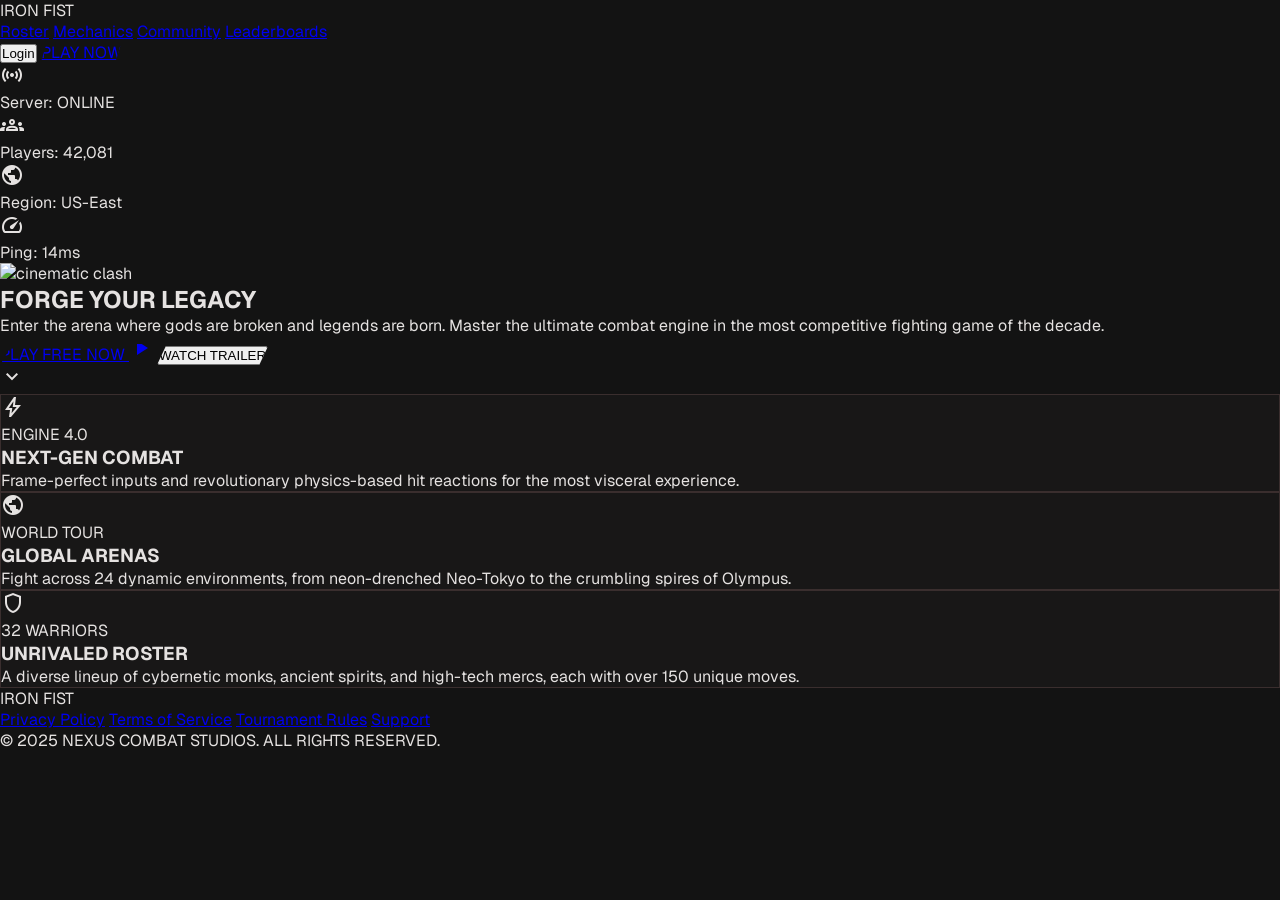
==== index.html @ 59815c27 "Add files via upload" ====
<!DOCTYPE html>
<html lang="en" class="dark">
<head>
  <meta charset="UTF-8" />
  <meta name="viewport" content="width=device-width, initial-scale=1.0" />
  <title>IRON FIST | Forge Your Legacy</title>
  
  <!-- External CSS -->
  <link rel="stylesheet" href="css/style.css" />
  
  <!-- Google Fonts & Material Icons -->
  <link href="https://fonts.googleapis.com/css2?family=Anybody:ital,wght@0,100..900;1,100..900&family=Geist:wght@100..900&family=JetBrains+Mono:wght@100..800&display=swap" rel="stylesheet" />
  <link rel="stylesheet" href="https://fonts.googleapis.com/css2?family=Material+Symbols+Outlined:opsz,wght,FILL,GRAD@20..48,100..700,0,1" />
  
  <!-- Tailwind CSS CDN -->
  <script src="https://cdn.tailwindcss.com?plugins=forms,container-queries"></script>
  
  <!-- Tailwind Custom Config -->
  <script>
    tailwind.config = {
      darkMode: "class",
      theme: {
        extend: {
          colors: {
            "on-background": "#e5e2e1",
            "outline-variant": "#5f3e3e",
            "surface-tint": "#ffb3b2",
            "surface": "#131313",
            "surface-container": "#201f1f",
            "surface-container-highest": "#353534",
            "surface-container-high": "#2a2a2a",
            "surface-container-low": "#1c1b1b",
            "surface-container-lowest": "#0e0e0e",
            "primary": "#ffb3b2",
            "on-primary": "#680012",
            "primary-container": "#ff525c",
            "tertiary": "#00dbe9",
            "on-tertiary": "#00363a",
            "on-surface-variant": "#e9bcba",
            "outline": "#af8786",
            "secondary-container": "#ffdb3c",
          },
          fontFamily: {
            "display-xl": ["Anybody", "sans-serif"],
            "display-lg": ["Anybody", "sans-serif"],
            "headline-lg": ["Anybody", "sans-serif"],
            "body-lg": ["Geist", "sans-serif"],
            "body-md": ["Geist", "sans-serif"],
            "label-bold": ["JetBrains Mono", "monospace"],
            "label-sm": ["JetBrains Mono", "monospace"],
          },
          fontSize: {
            "display-xl": ["84px", { lineHeight: "80px", letterSpacing: "-0.04em", fontWeight: "900" }],
            "display-lg": ["64px", { lineHeight: "64px", letterSpacing: "-0.02em", fontWeight: "800" }],
            "headline-lg": ["32px", { lineHeight: "40px", fontWeight: "800" }],
            "body-lg": ["18px", { lineHeight: "28px", fontWeight: "400" }],
            "body-md": ["16px", { lineHeight: "24px", fontWeight: "400" }],
            "label-bold": ["14px", { lineHeight: "20px", letterSpacing: "0.1em", fontWeight: "700" }],
            "label-sm": ["12px", { lineHeight: "16px", fontWeight: "500" }],
          },
          spacing: {
            "margin-desktop": "64px",
            "margin-mobile": "16px",
            gutter: "24px",
            "stack-lg": "32px",
            "stack-md": "16px",
            "stack-sm": "8px",
          }
        }
      }
    }
  </script>
</head>
<body class="bg-background text-on-background selection:bg-primary selection:text-on-primary">

  <!-- Top Navigation Bar -->
  <nav class="fixed top-0 w-full z-50 bg-surface/85 backdrop-blur-xl border-b border-primary/30 shadow-[0_0_25px_rgba(255,179,178,0.2)] flex justify-between items-center px-margin-mobile md:px-margin-desktop h-20">
    <div class="font-display-lg text-headline-lg md:text-3xl italic font-black text-primary tracking-tighter cursor-pointer" onclick="scrollToHome()">IRON FIST</div>
    <div class="hidden md:flex gap-gutter">
      <a href="#" class="text-primary border-b-2 border-primary pb-1 font-label-bold text-label-bold">Roster</a>
      <a href="#" class="text-on-surface-variant hover:text-primary transition-colors font-label-bold">Mechanics</a>
      <a href="#" class="text-on-surface-variant hover:text-primary transition-colors font-label-bold">Community</a>
      <a href="#" class="text-on-surface-variant hover:text-primary transition-colors font-label-bold">Leaderboards</a>
    </div>
    <div class="flex items-center gap-stack-md">
      <button class="text-on-surface-variant hover:text-primary transition-colors font-label-bold">Login</button>
      <a href="characterselect.html" class="skew-btn bg-primary text-on-primary px-7 py-3 font-label-bold text-label-bold transition-all hover:shadow-[0_0_15px_rgba(255,179,178,0.7)] active:scale-95 inline-block">
        PLAY NOW
      </a>
    </div>
  </nav>

  <!-- Side Status Bar -->
  <aside class="fixed left-0 top-24 bottom-24 w-14 rounded-r-xl bg-surface-container-low/90 backdrop-blur-md border-r border-tertiary/30 shadow-[3px_0_20px_rgba(0,219,233,0.1)] flex flex-col items-center py-stack-lg gap-gutter z-40 hidden lg:flex">
    <div class="flex flex-col items-center gap-5">
      <div class="group relative cursor-help">
        <span class="material-symbols-outlined text-tertiary text-2xl">sensors</span>
        <div class="absolute left-full ml-4 px-2 py-1 bg-surface-container border border-tertiary text-label-sm whitespace-nowrap opacity-0 group-hover:opacity-100 transition-opacity">Server: ONLINE</div>
      </div>
      <div class="group relative cursor-help">
        <span class="material-symbols-outlined text-outline-variant hover:text-tertiary">groups</span>
        <div class="absolute left-full ml-4 px-2 py-1 bg-surface-container border border-tertiary text-label-sm whitespace-nowrap opacity-0 group-hover:opacity-100">Players: 42,081</div>
      </div>
      <div class="group relative cursor-help">
        <span class="material-symbols-outlined text-outline-variant hover:text-tertiary">public</span>
        <div class="absolute left-full ml-4 px-2 py-1 bg-surface-container border border-tertiary text-label-sm whitespace-nowrap opacity-0 group-hover:opacity-100">Region: US-East</div>
      </div>
      <div class="group relative cursor-help">
        <span class="material-symbols-outlined text-outline-variant hover:text-tertiary">speed</span>
        <div class="absolute left-full ml-4 px-2 py-1 bg-surface-container border border-tertiary text-label-sm whitespace-nowrap opacity-0 group-hover:opacity-100">Ping: 14ms</div>
      </div>
    </div>
  </aside>

  <!-- Hero Section -->
  <section class="relative h-screen w-full flex items-center justify-center overflow-hidden">
    <div class="absolute inset-0 z-0">
      <img src="https://lh3.googleusercontent.com/aida-public/[base64]" alt="cinematic clash" class="w-full h-full object-cover opacity-70 scale-105 hero-parallax-img" />
      <div class="absolute inset-0 bg-gradient-to-t from-surface via-transparent to-surface/40"></div>
      <div class="absolute inset-0 scanline opacity-25"></div>
      <div class="absolute inset-0 hero-glow-bg"></div>
    </div>
    <div class="relative z-10 text-center px-margin-mobile md:px-0 max-w-6xl mx-auto">
      <h1 class="font-display-xl text-display-lg md:text-display-xl uppercase italic tracking-tighter text-on-background drop-shadow-[0_15px_35px_rgba(255,82,92,0.6)] animate-pulse">
        FORGE YOUR <span class="text-primary">LEGACY</span>
      </h1>
      <p class="font-body-lg text-body-lg text-on-surface-variant max-w-2xl mx-auto mt-stack-md mb-stack-lg backdrop-blur-sm bg-black/20 px-5 py-2 rounded-2xl">
        Enter the arena where gods are broken and legends are born. Master the ultimate combat engine in the most competitive fighting game of the decade.
      </p>
      <div class="flex flex-col md:flex-row gap-stack-md justify-center">
        <a href="characterselect.html" class="skew-btn bg-primary text-on-primary px-10 md:px-12 py-4 md:py-5 font-headline-lg text-headline-lg transition-all flex items-center justify-center gap-2 shadow-2xl hover:shadow-primary/30">
          PLAY FREE NOW
          <span class="material-symbols-outlined text-2xl" style="font-variation-settings: 'FILL' 1;">play_arrow</span>
        </a>
        <button class="skew-btn bg-surface/60 backdrop-blur-lg border-2 border-primary/60 text-primary px-10 md:px-12 py-4 md:py-5 font-headline-lg text-headline-lg hover:bg-primary hover:text-on-primary transition-all">
          WATCH TRAILER
        </button>
      </div>
    </div>
    <div class="absolute bottom-8 left-1/2 -translate-x-1/2 animate-bounce cursor-pointer">
      <span class="material-symbols-outlined text-primary text-4xl">expand_more</span>
    </div>
  </section>

  <!-- Features Section -->
  <section class="py-24 px-margin-mobile md:px-margin-desktop bg-surface relative">
    <div class="absolute inset-0 hero-glow-bg opacity-40 pointer-events-none"></div>
    <div class="max-w-7xl mx-auto grid grid-cols-1 md:grid-cols-3 gap-gutter">
      <div class="glass-panel p-stack-lg rounded-2xl relative overflow-hidden group border-l-[6px] border-l-primary">
        <div class="absolute -top-6 -right-6 p-4 opacity-15 group-hover:opacity-35"><span class="material-symbols-outlined text-7xl">bolt</span></div>
        <div class="font-label-bold text-label-bold text-primary mb-2 tracking-[0.2em]">ENGINE 4.0</div>
        <h3 class="font-headline-lg text-headline-lg text-on-background mb-stack-md uppercase italic">NEXT-GEN COMBAT</h3>
        <p class="font-body-md text-body-md text-on-surface-variant">Frame-perfect inputs and revolutionary physics-based hit reactions for the most visceral experience.</p>
      </div>
      <div class="glass-panel p-stack-lg rounded-2xl relative overflow-hidden group border-l-[6px] border-l-tertiary">
        <div class="absolute -top-6 -right-6 p-4 opacity-15 group-hover:opacity-35"><span class="material-symbols-outlined text-7xl">public</span></div>
        <div class="font-label-bold text-label-bold text-tertiary mb-2 tracking-[0.2em]">WORLD TOUR</div>
        <h3 class="font-headline-lg text-headline-lg text-on-background mb-stack-md uppercase italic">GLOBAL ARENAS</h3>
        <p class="font-body-md text-body-md text-on-surface-variant">Fight across 24 dynamic environments, from neon-drenched Neo-Tokyo to the crumbling spires of Olympus.</p>
      </div>
      <div class="glass-panel p-stack-lg rounded-2xl relative overflow-hidden group border-l-[6px] border-l-secondary-container">
        <div class="absolute -top-6 -right-6 p-4 opacity-15 group-hover:opacity-35"><span class="material-symbols-outlined text-7xl">shield</span></div>
        <div class="font-label-bold text-label-bold text-secondary-container mb-2 tracking-[0.2em]">32 WARRIORS</div>
        <h3 class="font-headline-lg text-headline-lg text-on-background mb-stack-md uppercase italic">UNRIVALED ROSTER</h3>
        <p class="font-body-md text-body-md text-on-surface-variant">A diverse lineup of cybernetic monks, ancient spirits, and high-tech mercs, each with over 150 unique moves.</p>
      </div>
    </div>
  </section>

  <!-- Footer -->
  <footer class="relative w-full bg-surface-container-lowest border-t-2 border-outline-variant/70 flex flex-col md:flex-row justify-between items-center p-margin-mobile md:p-margin-desktop gap-stack-md">
    <div class="font-display-xl text-display-lg md:text-3xl text-on-surface italic font-black tracking-tighter">IRON FIST</div>
    <div class="flex flex-col items-center md:items-end gap-stack-sm">
      <div class="flex flex-wrap justify-center gap-gutter">
        <a href="#" class="text-on-surface-variant hover:text-secondary transition-colors text-sm">Privacy Policy</a>
        <a href="#" class="text-on-surface-variant hover:text-secondary transition-colors text-sm">Terms of Service</a>
        <a href="#" class="text-on-surface-variant hover:text-secondary transition-colors text-sm">Tournament Rules</a>
        <a href="#" class="text-on-surface-variant hover:text-secondary transition-colors text-sm">Support</a>
      </div>
      <p class="text-on-surface-variant opacity-60 text-xs">© 2025 NEXUS COMBAT STUDIOS. ALL RIGHTS RESERVED.</p>
    </div>
  </footer>

  <!-- Background Atmosphere -->
  <div class="fixed inset-0 pointer-events-none z-0 overflow-hidden">
    <div class="absolute -top-[15%] -right-[5%] w-[50%] h-[50%] bg-primary/5 rounded-full blur-[130px]"></div>
    <div class="absolute -bottom-[10%] -left-[10%] w-[45%] h-[45%] bg-tertiary/5 rounded-full blur-[110px]"></div>
    <div class="scanline absolute inset-0 opacity-10"></div>
  </div>

  <!-- External JavaScript -->
  <script src="js/main.js"></script>
</body>
</html>
---- css/style.css ----
/* ========== SHARED GLOBAL STYLES ========== */

* {
  margin: 0;
  padding: 0;
  box-sizing: border-box;
}

body {
  background-color: #131313;
  color: #e5e2e1;
  font-family: 'Geist', system-ui, -apple-system, sans-serif;
  overflow-x: hidden;
}

/* Custom Utility Classes */
.skew-btn {
  clip-path: polygon(8% 0%, 100% 0%, 92% 100%, 0% 100%);
  transition: all 0.25s cubic-bezier(0.2, 0.9, 0.4, 1.1);
  cursor: pointer;
}

.skew-btn:active {
  transform: scale(0.96);
}

.skew-box {
  transform: skewX(-12deg);
  display: inline-block;
}

.skew-box-reverse {
  transform: skewX(12deg);
  display: inline-block;
}

.glass-panel {
  background: rgba(28, 27, 27, 0.65);
  backdrop-filter: blur(16px);
  border: 1px solid rgba(255, 179, 178, 0.15);
}

.hero-glow-bg {
  background: radial-gradient(circle at 40% 50%, rgba(255, 82, 92, 0.22) 0%, transparent 70%);
}

.scanline {
  background: linear-gradient(to bottom, transparent 45%, rgba(0, 0, 0, 0.2) 50%, transparent 55%);
  background-size: 100% 6px;
  pointer-events: none;
}

/* Animations */
@keyframes pulse-slow {
  0%, 100% { opacity: 0.7; }
  50% { opacity: 1; }
}

.animate-pulse-slow {
  animation: pulse-slow 4s ease-in-out infinite;
}

/* Custom Scrollbar */
::-webkit-scrollbar {
  width: 6px;
  height: 6px;
}

::-webkit-scrollbar-track {
  background: #1c1b1b;
}

::-webkit-scrollbar-thumb {
  background: #ffb3b2;
  border-radius: 8px;
}

::-webkit-scrollbar-thumb:hover {
  background: #ff525c;
}

/* Selection Color */
::selection {
  background-color: #ffb3b2;
  color: #680012;
}
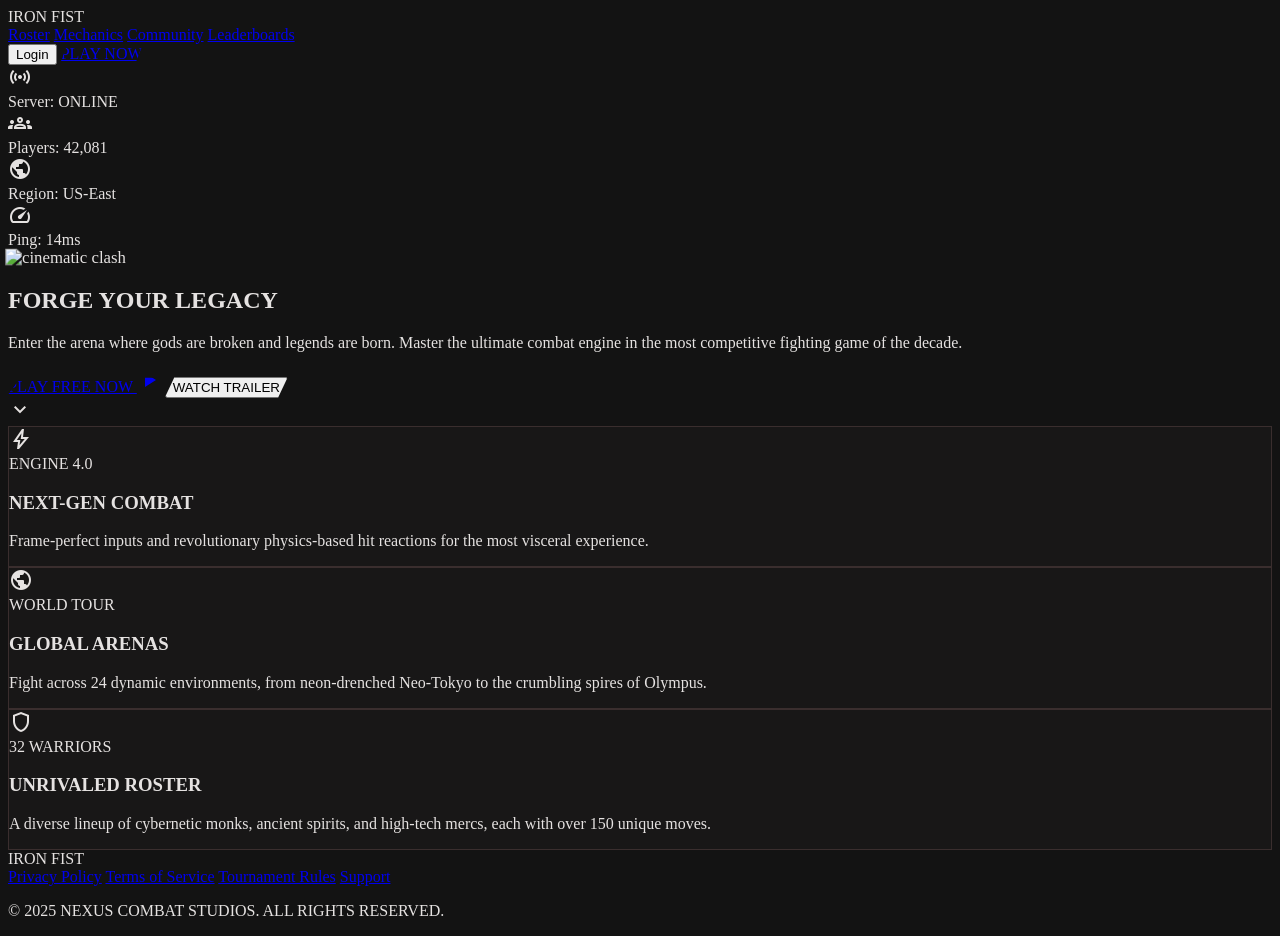
==== commit 2e295228: "Add files via upload" ====
--- a/index.html
+++ b/index.html
@@ -4,49 +4,35 @@
   <meta charset="UTF-8" />
   <meta name="viewport" content="width=device-width, initial-scale=1.0" />
   <title>IRON FIST | Forge Your Legacy</title>
-  
-  <!-- External CSS -->
-  <link rel="stylesheet" href="css/style.css" />
-  
-  <!-- Google Fonts & Material Icons -->
+  <script src="https://cdn.tailwindcss.com?plugins=forms,container-queries"></script>
   <link href="https://fonts.googleapis.com/css2?family=Anybody:ital,wght@0,100..900;1,100..900&family=Geist:wght@100..900&family=JetBrains+Mono:wght@100..800&display=swap" rel="stylesheet" />
   <link rel="stylesheet" href="https://fonts.googleapis.com/css2?family=Material+Symbols+Outlined:opsz,wght,FILL,GRAD@20..48,100..700,0,1" />
-  
-  <!-- Tailwind CSS CDN -->
-  <script src="https://cdn.tailwindcss.com?plugins=forms,container-queries"></script>
-  
-  <!-- Tailwind Custom Config -->
+  <style>
+    body { background-color: #131313; color: #e5e2e1; overflow-x: hidden; }
+    .skew-btn { clip-path: polygon(8% 0%, 100% 0%, 92% 100%, 0% 100%); transition: all 0.25s cubic-bezier(0.2, 0.9, 0.4, 1.1); cursor: pointer; }
+    .skew-btn:active { transform: scale(0.96); }
+    .glass-panel { background: rgba(28, 27, 27, 0.65); backdrop-filter: blur(16px); border: 1px solid rgba(255, 179, 178, 0.15); }
+    .hero-glow-bg { background: radial-gradient(circle at 40% 50%, rgba(255, 82, 92, 0.22) 0%, transparent 70%); }
+    .scanline { background: linear-gradient(to bottom, transparent 45%, rgba(0, 0, 0, 0.2) 50%, transparent 55%); background-size: 100% 6px; pointer-events: none; }
+    .character-gradient-overlay { background: linear-gradient(90deg, #131313 0%, rgba(19, 19, 19, 0.4) 55%, #131313 100%); }
+  </style>
   <script>
     tailwind.config = {
       darkMode: "class",
       theme: {
         extend: {
           colors: {
-            "on-background": "#e5e2e1",
-            "outline-variant": "#5f3e3e",
-            "surface-tint": "#ffb3b2",
-            "surface": "#131313",
-            "surface-container": "#201f1f",
-            "surface-container-highest": "#353534",
-            "surface-container-high": "#2a2a2a",
-            "surface-container-low": "#1c1b1b",
-            "surface-container-lowest": "#0e0e0e",
-            "primary": "#ffb3b2",
-            "on-primary": "#680012",
-            "primary-container": "#ff525c",
-            "tertiary": "#00dbe9",
-            "on-tertiary": "#00363a",
-            "on-surface-variant": "#e9bcba",
-            "outline": "#af8786",
-            "secondary-container": "#ffdb3c",
+            "on-background": "#e5e2e1", "outline-variant": "#5f3e3e", "surface-tint": "#ffb3b2",
+            "surface": "#131313", "surface-container": "#201f1f", "surface-container-highest": "#353534",
+            "surface-container-high": "#2a2a2a", "surface-container-low": "#1c1b1b", "surface-container-lowest": "#0e0e0e",
+            "primary": "#ffb3b2", "on-primary": "#680012", "primary-container": "#ff525c",
+            "tertiary": "#00dbe9", "on-tertiary": "#00363a", "on-surface-variant": "#e9bcba",
+            "outline": "#af8786", "secondary-container": "#ffdb3c",
           },
           fontFamily: {
-            "display-xl": ["Anybody", "sans-serif"],
-            "display-lg": ["Anybody", "sans-serif"],
-            "headline-lg": ["Anybody", "sans-serif"],
-            "body-lg": ["Geist", "sans-serif"],
-            "body-md": ["Geist", "sans-serif"],
-            "label-bold": ["JetBrains Mono", "monospace"],
+            "display-xl": ["Anybody", "sans-serif"], "display-lg": ["Anybody", "sans-serif"],
+            "headline-lg": ["Anybody", "sans-serif"], "body-lg": ["Geist", "sans-serif"],
+            "body-md": ["Geist", "sans-serif"], "label-bold": ["JetBrains Mono", "monospace"],
             "label-sm": ["JetBrains Mono", "monospace"],
           },
           fontSize: {
@@ -59,12 +45,8 @@
             "label-sm": ["12px", { lineHeight: "16px", fontWeight: "500" }],
           },
           spacing: {
-            "margin-desktop": "64px",
-            "margin-mobile": "16px",
-            gutter: "24px",
-            "stack-lg": "32px",
-            "stack-md": "16px",
-            "stack-sm": "8px",
+            "margin-desktop": "64px", "margin-mobile": "16px", gutter: "24px",
+            "stack-lg": "32px", "stack-md": "16px", "stack-sm": "8px",
           }
         }
       }
@@ -75,7 +57,7 @@
 
   <!-- Top Navigation Bar -->
   <nav class="fixed top-0 w-full z-50 bg-surface/85 backdrop-blur-xl border-b border-primary/30 shadow-[0_0_25px_rgba(255,179,178,0.2)] flex justify-between items-center px-margin-mobile md:px-margin-desktop h-20">
-    <div class="font-display-lg text-headline-lg md:text-3xl italic font-black text-primary tracking-tighter cursor-pointer" onclick="scrollToHome()">IRON FIST</div>
+    <div class="font-display-lg text-headline-lg md:text-3xl italic font-black text-primary tracking-tighter cursor-pointer">IRON FIST</div>
     <div class="hidden md:flex gap-gutter">
       <a href="#" class="text-primary border-b-2 border-primary pb-1 font-label-bold text-label-bold">Roster</a>
       <a href="#" class="text-on-surface-variant hover:text-primary transition-colors font-label-bold">Mechanics</a>
@@ -93,22 +75,10 @@
   <!-- Side Status Bar -->
   <aside class="fixed left-0 top-24 bottom-24 w-14 rounded-r-xl bg-surface-container-low/90 backdrop-blur-md border-r border-tertiary/30 shadow-[3px_0_20px_rgba(0,219,233,0.1)] flex flex-col items-center py-stack-lg gap-gutter z-40 hidden lg:flex">
     <div class="flex flex-col items-center gap-5">
-      <div class="group relative cursor-help">
-        <span class="material-symbols-outlined text-tertiary text-2xl">sensors</span>
-        <div class="absolute left-full ml-4 px-2 py-1 bg-surface-container border border-tertiary text-label-sm whitespace-nowrap opacity-0 group-hover:opacity-100 transition-opacity">Server: ONLINE</div>
-      </div>
-      <div class="group relative cursor-help">
-        <span class="material-symbols-outlined text-outline-variant hover:text-tertiary">groups</span>
-        <div class="absolute left-full ml-4 px-2 py-1 bg-surface-container border border-tertiary text-label-sm whitespace-nowrap opacity-0 group-hover:opacity-100">Players: 42,081</div>
-      </div>
-      <div class="group relative cursor-help">
-        <span class="material-symbols-outlined text-outline-variant hover:text-tertiary">public</span>
-        <div class="absolute left-full ml-4 px-2 py-1 bg-surface-container border border-tertiary text-label-sm whitespace-nowrap opacity-0 group-hover:opacity-100">Region: US-East</div>
-      </div>
-      <div class="group relative cursor-help">
-        <span class="material-symbols-outlined text-outline-variant hover:text-tertiary">speed</span>
-        <div class="absolute left-full ml-4 px-2 py-1 bg-surface-container border border-tertiary text-label-sm whitespace-nowrap opacity-0 group-hover:opacity-100">Ping: 14ms</div>
-      </div>
+      <div class="group relative cursor-help"><span class="material-symbols-outlined text-tertiary text-2xl">sensors</span><div class="absolute left-full ml-4 px-2 py-1 bg-surface-container border border-tertiary text-label-sm whitespace-nowrap opacity-0 group-hover:opacity-100">Server: ONLINE</div></div>
+      <div class="group relative cursor-help"><span class="material-symbols-outlined text-outline-variant hover:text-tertiary">groups</span><div class="absolute left-full ml-4 px-2 py-1 bg-surface-container border border-tertiary text-label-sm whitespace-nowrap opacity-0 group-hover:opacity-100">Players: 42,081</div></div>
+      <div class="group relative cursor-help"><span class="material-symbols-outlined text-outline-variant hover:text-tertiary">public</span><div class="absolute left-full ml-4 px-2 py-1 bg-surface-container border border-tertiary text-label-sm whitespace-nowrap opacity-0 group-hover:opacity-100">Region: US-East</div></div>
+      <div class="group relative cursor-help"><span class="material-symbols-outlined text-outline-variant hover:text-tertiary">speed</span><div class="absolute left-full ml-4 px-2 py-1 bg-surface-container border border-tertiary text-label-sm whitespace-nowrap opacity-0 group-hover:opacity-100">Ping: 14ms</div></div>
     </div>
   </aside>
 
@@ -188,7 +158,23 @@
     <div class="scanline absolute inset-0 opacity-10"></div>
   </div>
 
-  <!-- External JavaScript -->
-  <script src="js/main.js"></script>
+  <script>
+    // Parallax effect
+    const heroImg = document.querySelector('.hero-parallax-img');
+    if (heroImg) {
+      window.addEventListener('scroll', () => {
+        const scrolled = window.pageYOffset;
+        heroImg.style.transform = `scale(1.05) translateY(${scrolled * 0.08}px)`;
+      });
+    }
+    
+    // Button effects
+    const skewBtns = document.querySelectorAll('.skew-btn');
+    skewBtns.forEach(btn => {
+      btn.addEventListener('mousedown', () => btn.style.transform = 'scale(0.96)');
+      btn.addEventListener('mouseup', () => btn.style.transform = 'scale(1)');
+      btn.addEventListener('mouseleave', () => btn.style.transform = 'scale(1)');
+    });
+  </script>
 </body>
 </html>
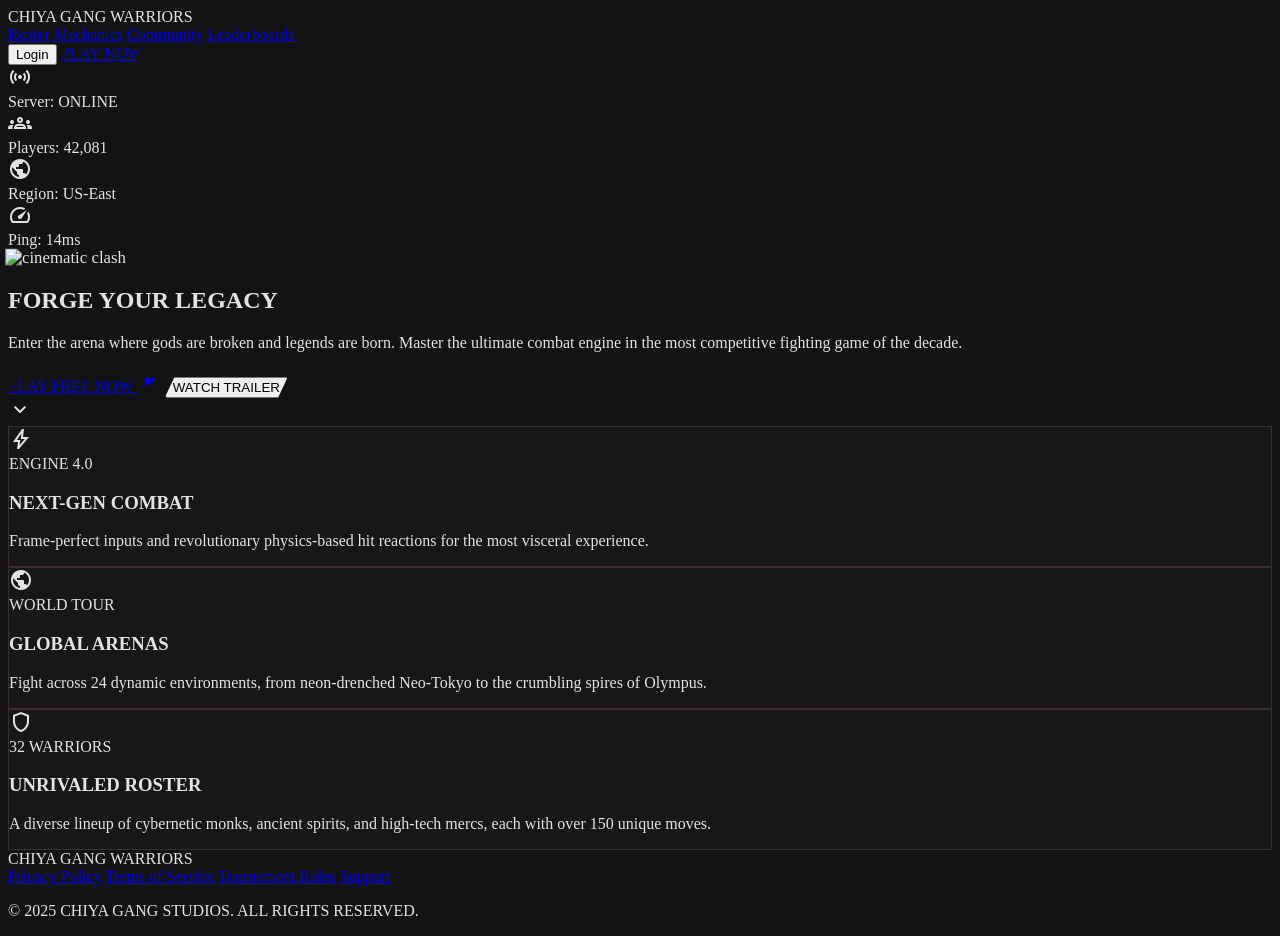
==== commit fd1ba719: "Add files via upload" ====
--- a/index.html
+++ b/index.html
@@ -3,7 +3,7 @@
 <head>
   <meta charset="UTF-8" />
   <meta name="viewport" content="width=device-width, initial-scale=1.0" />
-  <title>IRON FIST | Forge Your Legacy</title>
+  <title>CHIYA GANG WARRIORS | Forge Your Legacy</title>
   <script src="https://cdn.tailwindcss.com?plugins=forms,container-queries"></script>
   <link href="https://fonts.googleapis.com/css2?family=Anybody:ital,wght@0,100..900;1,100..900&family=Geist:wght@100..900&family=JetBrains+Mono:wght@100..800&display=swap" rel="stylesheet" />
   <link rel="stylesheet" href="https://fonts.googleapis.com/css2?family=Material+Symbols+Outlined:opsz,wght,FILL,GRAD@20..48,100..700,0,1" />
@@ -14,7 +14,6 @@
     .glass-panel { background: rgba(28, 27, 27, 0.65); backdrop-filter: blur(16px); border: 1px solid rgba(255, 179, 178, 0.15); }
     .hero-glow-bg { background: radial-gradient(circle at 40% 50%, rgba(255, 82, 92, 0.22) 0%, transparent 70%); }
     .scanline { background: linear-gradient(to bottom, transparent 45%, rgba(0, 0, 0, 0.2) 50%, transparent 55%); background-size: 100% 6px; pointer-events: none; }
-    .character-gradient-overlay { background: linear-gradient(90deg, #131313 0%, rgba(19, 19, 19, 0.4) 55%, #131313 100%); }
   </style>
   <script>
     tailwind.config = {
@@ -57,9 +56,9 @@
 
   <!-- Top Navigation Bar -->
   <nav class="fixed top-0 w-full z-50 bg-surface/85 backdrop-blur-xl border-b border-primary/30 shadow-[0_0_25px_rgba(255,179,178,0.2)] flex justify-between items-center px-margin-mobile md:px-margin-desktop h-20">
-    <div class="font-display-lg text-headline-lg md:text-3xl italic font-black text-primary tracking-tighter cursor-pointer">IRON FIST</div>
+    <div class="font-display-lg text-headline-lg md:text-3xl italic font-black text-primary tracking-tighter cursor-pointer">CHIYA GANG WARRIORS</div>
     <div class="hidden md:flex gap-gutter">
-      <a href="#" class="text-primary border-b-2 border-primary pb-1 font-label-bold text-label-bold">Roster</a>
+      <a href="characterselect.html" class="text-primary border-b-2 border-primary pb-1 font-label-bold text-label-bold">Roster</a>
       <a href="#" class="text-on-surface-variant hover:text-primary transition-colors font-label-bold">Mechanics</a>
       <a href="#" class="text-on-surface-variant hover:text-primary transition-colors font-label-bold">Community</a>
       <a href="#" class="text-on-surface-variant hover:text-primary transition-colors font-label-bold">Leaderboards</a>
@@ -139,7 +138,7 @@
 
   <!-- Footer -->
   <footer class="relative w-full bg-surface-container-lowest border-t-2 border-outline-variant/70 flex flex-col md:flex-row justify-between items-center p-margin-mobile md:p-margin-desktop gap-stack-md">
-    <div class="font-display-xl text-display-lg md:text-3xl text-on-surface italic font-black tracking-tighter">IRON FIST</div>
+    <div class="font-display-xl text-display-lg md:text-3xl text-on-surface italic font-black tracking-tighter">CHIYA GANG WARRIORS</div>
     <div class="flex flex-col items-center md:items-end gap-stack-sm">
       <div class="flex flex-wrap justify-center gap-gutter">
         <a href="#" class="text-on-surface-variant hover:text-secondary transition-colors text-sm">Privacy Policy</a>
@@ -147,11 +146,10 @@
         <a href="#" class="text-on-surface-variant hover:text-secondary transition-colors text-sm">Tournament Rules</a>
         <a href="#" class="text-on-surface-variant hover:text-secondary transition-colors text-sm">Support</a>
       </div>
-      <p class="text-on-surface-variant opacity-60 text-xs">© 2025 NEXUS COMBAT STUDIOS. ALL RIGHTS RESERVED.</p>
+      <p class="text-on-surface-variant opacity-60 text-xs">© 2025 CHIYA GANG STUDIOS. ALL RIGHTS RESERVED.</p>
     </div>
   </footer>
 
-  <!-- Background Atmosphere -->
   <div class="fixed inset-0 pointer-events-none z-0 overflow-hidden">
     <div class="absolute -top-[15%] -right-[5%] w-[50%] h-[50%] bg-primary/5 rounded-full blur-[130px]"></div>
     <div class="absolute -bottom-[10%] -left-[10%] w-[45%] h-[45%] bg-tertiary/5 rounded-full blur-[110px]"></div>
@@ -159,7 +157,6 @@
   </div>
 
   <script>
-    // Parallax effect
     const heroImg = document.querySelector('.hero-parallax-img');
     if (heroImg) {
       window.addEventListener('scroll', () => {
@@ -168,7 +165,6 @@
       });
     }
     
-    // Button effects
     const skewBtns = document.querySelectorAll('.skew-btn');
     skewBtns.forEach(btn => {
       btn.addEventListener('mousedown', () => btn.style.transform = 'scale(0.96)');
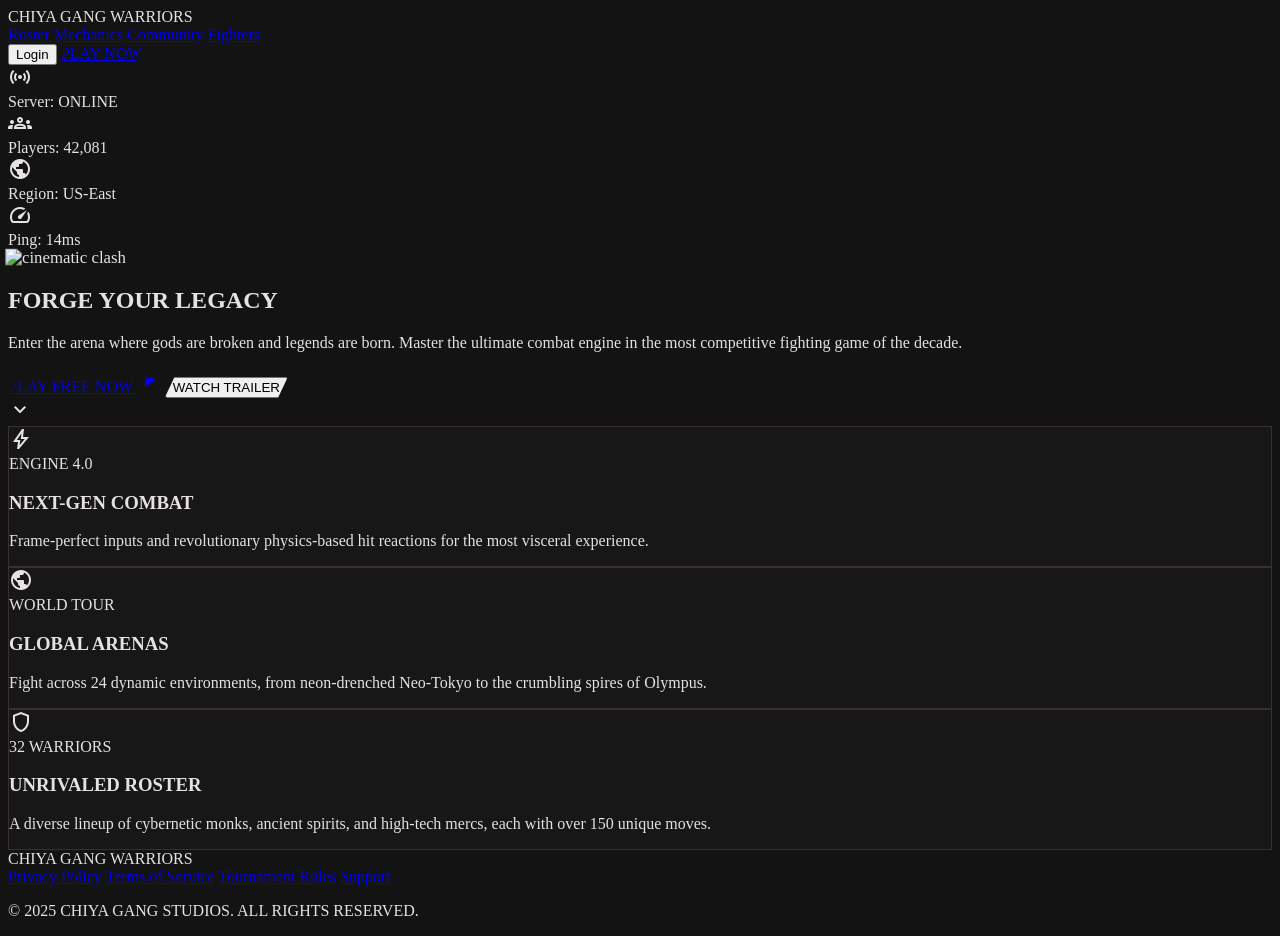
==== commit 431477df: "Add files via upload" ====
--- a/index.html
+++ b/index.html
@@ -56,12 +56,12 @@
 
   <!-- Top Navigation Bar -->
   <nav class="fixed top-0 w-full z-50 bg-surface/85 backdrop-blur-xl border-b border-primary/30 shadow-[0_0_25px_rgba(255,179,178,0.2)] flex justify-between items-center px-margin-mobile md:px-margin-desktop h-20">
-    <div class="font-display-lg text-headline-lg md:text-3xl italic font-black text-primary tracking-tighter cursor-pointer">CHIYA GANG WARRIORS</div>
+    <div class="font-display-lg text-headline-lg md:text-3xl italic font-black text-primary tracking-tighter cursor-pointer" onclick="window.location.href='index.html'">CHIYA GANG WARRIORS</div>
     <div class="hidden md:flex gap-gutter">
-      <a href="characterselect.html" class="text-primary border-b-2 border-primary pb-1 font-label-bold text-label-bold">Roster</a>
+      <a href="characterselect.html" class="text-on-surface-variant hover:text-primary transition-colors font-label-bold">Roster</a>
       <a href="#" class="text-on-surface-variant hover:text-primary transition-colors font-label-bold">Mechanics</a>
       <a href="#" class="text-on-surface-variant hover:text-primary transition-colors font-label-bold">Community</a>
-      <a href="#" class="text-on-surface-variant hover:text-primary transition-colors font-label-bold">Leaderboards</a>
+      <a href="fighters.html" class="text-primary border-b-2 border-primary pb-1 font-label-bold">Fighters</a>
     </div>
     <div class="flex items-center gap-stack-md">
       <button class="text-on-surface-variant hover:text-primary transition-colors font-label-bold">Login</button>
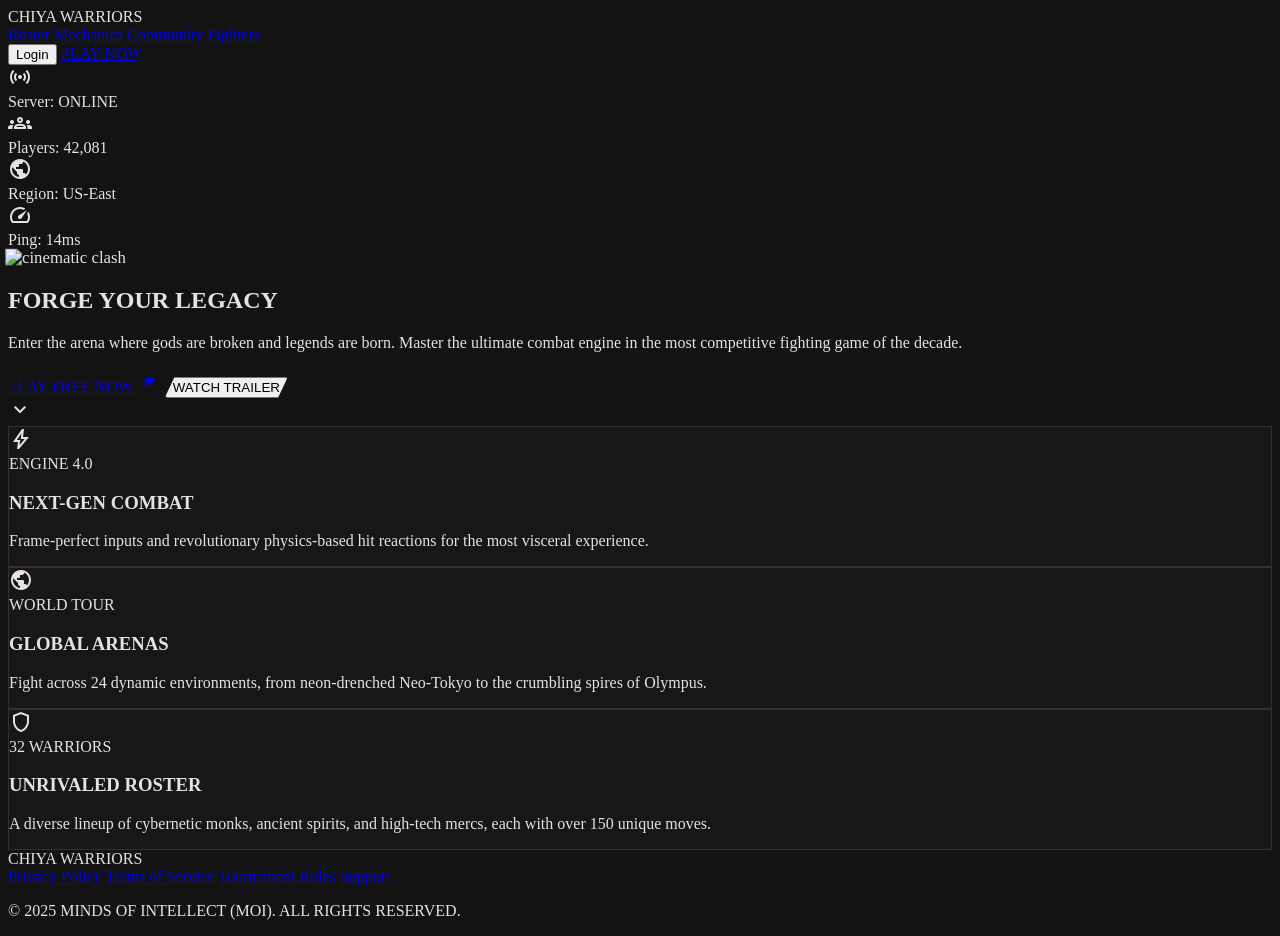
==== commit 51ddb92f: "Add files via upload" ====
--- a/index.html
+++ b/index.html
@@ -2,8 +2,8 @@
 <html lang="en" class="dark">
 <head>
   <meta charset="UTF-8" />
-  <meta name="viewport" content="width=device-width, initial-scale=1.0" />
-  <title>CHIYA GANG WARRIORS | Forge Your Legacy</title>
+  <meta name="viewport" content="width=device-width, initial-scale=1.0, user-scalable=no" />
+  <title>CHIYA WARRIORS | Forge Your Legacy</title>
   <script src="https://cdn.tailwindcss.com?plugins=forms,container-queries"></script>
   <link href="https://fonts.googleapis.com/css2?family=Anybody:ital,wght@0,100..900;1,100..900&family=Geist:wght@100..900&family=JetBrains+Mono:wght@100..800&display=swap" rel="stylesheet" />
   <link rel="stylesheet" href="https://fonts.googleapis.com/css2?family=Material+Symbols+Outlined:opsz,wght,FILL,GRAD@20..48,100..700,0,1" />
@@ -14,6 +14,53 @@
     .glass-panel { background: rgba(28, 27, 27, 0.65); backdrop-filter: blur(16px); border: 1px solid rgba(255, 179, 178, 0.15); }
     .hero-glow-bg { background: radial-gradient(circle at 40% 50%, rgba(255, 82, 92, 0.22) 0%, transparent 70%); }
     .scanline { background: linear-gradient(to bottom, transparent 45%, rgba(0, 0, 0, 0.2) 50%, transparent 55%); background-size: 100% 6px; pointer-events: none; }
+    
+    /* Video trailer styles */
+    .trailer-container {
+      position: absolute;
+      top: 0;
+      left: 0;
+      width: 100%;
+      height: 100%;
+      z-index: 20;
+      display: none;
+      background: #000;
+    }
+    .trailer-container video {
+      width: 100%;
+      height: 100%;
+      object-fit: cover;
+    }
+    .close-trailer {
+      position: absolute;
+      top: 20px;
+      right: 20px;
+      width: 40px;
+      height: 40px;
+      border-radius: 50%;
+      background: rgba(0,0,0,0.7);
+      border: 2px solid #ffb3b2;
+      color: #ffb3b2;
+      font-size: 24px;
+      cursor: pointer;
+      z-index: 30;
+      display: flex;
+      align-items: center;
+      justify-content: center;
+      transition: all 0.3s ease;
+    }
+    .close-trailer:hover {
+      background: #ffb3b2;
+      color: #000;
+      transform: scale(1.1);
+    }
+    .hero-content {
+      transition: opacity 0.3s ease;
+    }
+    .hero-content.hidden {
+      opacity: 0;
+      visibility: hidden;
+    }
   </style>
   <script>
     tailwind.config = {
@@ -56,7 +103,7 @@
 
   <!-- Top Navigation Bar -->
   <nav class="fixed top-0 w-full z-50 bg-surface/85 backdrop-blur-xl border-b border-primary/30 shadow-[0_0_25px_rgba(255,179,178,0.2)] flex justify-between items-center px-margin-mobile md:px-margin-desktop h-20">
-    <div class="font-display-lg text-headline-lg md:text-3xl italic font-black text-primary tracking-tighter cursor-pointer" onclick="window.location.href='index.html'">CHIYA GANG WARRIORS</div>
+    <div class="font-display-lg text-headline-lg md:text-3xl italic font-black text-primary tracking-tighter cursor-pointer" onclick="window.location.href='index.html'">CHIYA WARRIORS</div>
     <div class="hidden md:flex gap-gutter">
       <a href="characterselect.html" class="text-on-surface-variant hover:text-primary transition-colors font-label-bold">Roster</a>
       <a href="#" class="text-on-surface-variant hover:text-primary transition-colors font-label-bold">Mechanics</a>
@@ -84,12 +131,20 @@
   <!-- Hero Section -->
   <section class="relative h-screen w-full flex items-center justify-center overflow-hidden">
     <div class="absolute inset-0 z-0">
-      <img src="https://lh3.googleusercontent.com/aida-public/[base64]" alt="cinematic clash" class="w-full h-full object-cover opacity-70 scale-105 hero-parallax-img" />
+      <img src="https://lh3.googleusercontent.com/aida-public/[base64]" alt="cinematic clash" class="w-full h-full object-cover opacity-70 scale-105 hero-parallax-img" id="heroBgImage" />
       <div class="absolute inset-0 bg-gradient-to-t from-surface via-transparent to-surface/40"></div>
       <div class="absolute inset-0 scanline opacity-25"></div>
       <div class="absolute inset-0 hero-glow-bg"></div>
     </div>
-    <div class="relative z-10 text-center px-margin-mobile md:px-0 max-w-6xl mx-auto">
+    
+    <!-- Trailer Video Container -->
+    <div class="trailer-container" id="trailerContainer">
+      <div class="close-trailer" id="closeTrailerBtn">✕</div>
+      <video id="trailerVideo" src="videos/trailer.mp4" preload="auto"></video>
+    </div>
+    
+    <!-- Hero Content -->
+    <div class="hero-content relative z-10 text-center px-margin-mobile md:px-0 max-w-6xl mx-auto" id="heroContent">
       <h1 class="font-display-xl text-display-lg md:text-display-xl uppercase italic tracking-tighter text-on-background drop-shadow-[0_15px_35px_rgba(255,82,92,0.6)] animate-pulse">
         FORGE YOUR <span class="text-primary">LEGACY</span>
       </h1>
@@ -101,7 +156,7 @@
           PLAY FREE NOW
           <span class="material-symbols-outlined text-2xl" style="font-variation-settings: 'FILL' 1;">play_arrow</span>
         </a>
-        <button class="skew-btn bg-surface/60 backdrop-blur-lg border-2 border-primary/60 text-primary px-10 md:px-12 py-4 md:py-5 font-headline-lg text-headline-lg hover:bg-primary hover:text-on-primary transition-all">
+        <button id="watchTrailerBtn" class="skew-btn bg-surface/60 backdrop-blur-lg border-2 border-primary/60 text-primary px-10 md:px-12 py-4 md:py-5 font-headline-lg text-headline-lg hover:bg-primary hover:text-on-primary transition-all">
           WATCH TRAILER
         </button>
       </div>
@@ -138,7 +193,7 @@
 
   <!-- Footer -->
   <footer class="relative w-full bg-surface-container-lowest border-t-2 border-outline-variant/70 flex flex-col md:flex-row justify-between items-center p-margin-mobile md:p-margin-desktop gap-stack-md">
-    <div class="font-display-xl text-display-lg md:text-3xl text-on-surface italic font-black tracking-tighter">CHIYA GANG WARRIORS</div>
+    <div class="font-display-xl text-display-lg md:text-3xl text-on-surface italic font-black tracking-tighter">CHIYA WARRIORS</div>
     <div class="flex flex-col items-center md:items-end gap-stack-sm">
       <div class="flex flex-wrap justify-center gap-gutter">
         <a href="#" class="text-on-surface-variant hover:text-secondary transition-colors text-sm">Privacy Policy</a>
@@ -146,7 +201,7 @@
         <a href="#" class="text-on-surface-variant hover:text-secondary transition-colors text-sm">Tournament Rules</a>
         <a href="#" class="text-on-surface-variant hover:text-secondary transition-colors text-sm">Support</a>
       </div>
-      <p class="text-on-surface-variant opacity-60 text-xs">© 2025 CHIYA GANG STUDIOS. ALL RIGHTS RESERVED.</p>
+      <p class="text-on-surface-variant opacity-60 text-xs">© 2025 MINDS OF INTELLECT (MOI). ALL RIGHTS RESERVED.</p>
     </div>
   </footer>
 
@@ -157,6 +212,7 @@
   </div>
 
   <script>
+    // Parallax effect
     const heroImg = document.querySelector('.hero-parallax-img');
     if (heroImg) {
       window.addEventListener('scroll', () => {
@@ -165,12 +221,52 @@
       });
     }
     
+    // Button effects
     const skewBtns = document.querySelectorAll('.skew-btn');
     skewBtns.forEach(btn => {
       btn.addEventListener('mousedown', () => btn.style.transform = 'scale(0.96)');
       btn.addEventListener('mouseup', () => btn.style.transform = 'scale(1)');
       btn.addEventListener('mouseleave', () => btn.style.transform = 'scale(1)');
     });
+    
+    // ========== TRAILER VIDEO FUNCTIONALITY ==========
+    const trailerContainer = document.getElementById('trailerContainer');
+    const trailerVideo = document.getElementById('trailerVideo');
+    const heroContent = document.getElementById('heroContent');
+    const watchTrailerBtn = document.getElementById('watchTrailerBtn');
+    const closeTrailerBtn = document.getElementById('closeTrailerBtn');
+    const heroBgImage = document.getElementById('heroBgImage');
+    
+    function showTrailer() {
+      heroContent.classList.add('hidden');
+      if (heroBgImage) heroBgImage.style.opacity = '0';
+      trailerContainer.style.display = 'block';
+      trailerVideo.play();
+    }
+    
+    function hideTrailer() {
+      trailerVideo.pause();
+      trailerVideo.currentTime = 0;
+      trailerContainer.style.display = 'none';
+      if (heroBgImage) heroBgImage.style.opacity = '1';
+      heroContent.classList.remove('hidden');
+    }
+    
+    watchTrailerBtn.addEventListener('click', showTrailer);
+    closeTrailerBtn.addEventListener('click', hideTrailer);
+    trailerVideo.addEventListener('ended', hideTrailer);
+    
+    trailerContainer.addEventListener('click', (e) => {
+      if (e.target === trailerContainer) {
+        hideTrailer();
+      }
+    });
+    
+    document.addEventListener('visibilitychange', () => {
+      if (document.hidden && trailerContainer.style.display === 'block') {
+        trailerVideo.pause();
+      }
+    });
   </script>
 </body>
 </html>
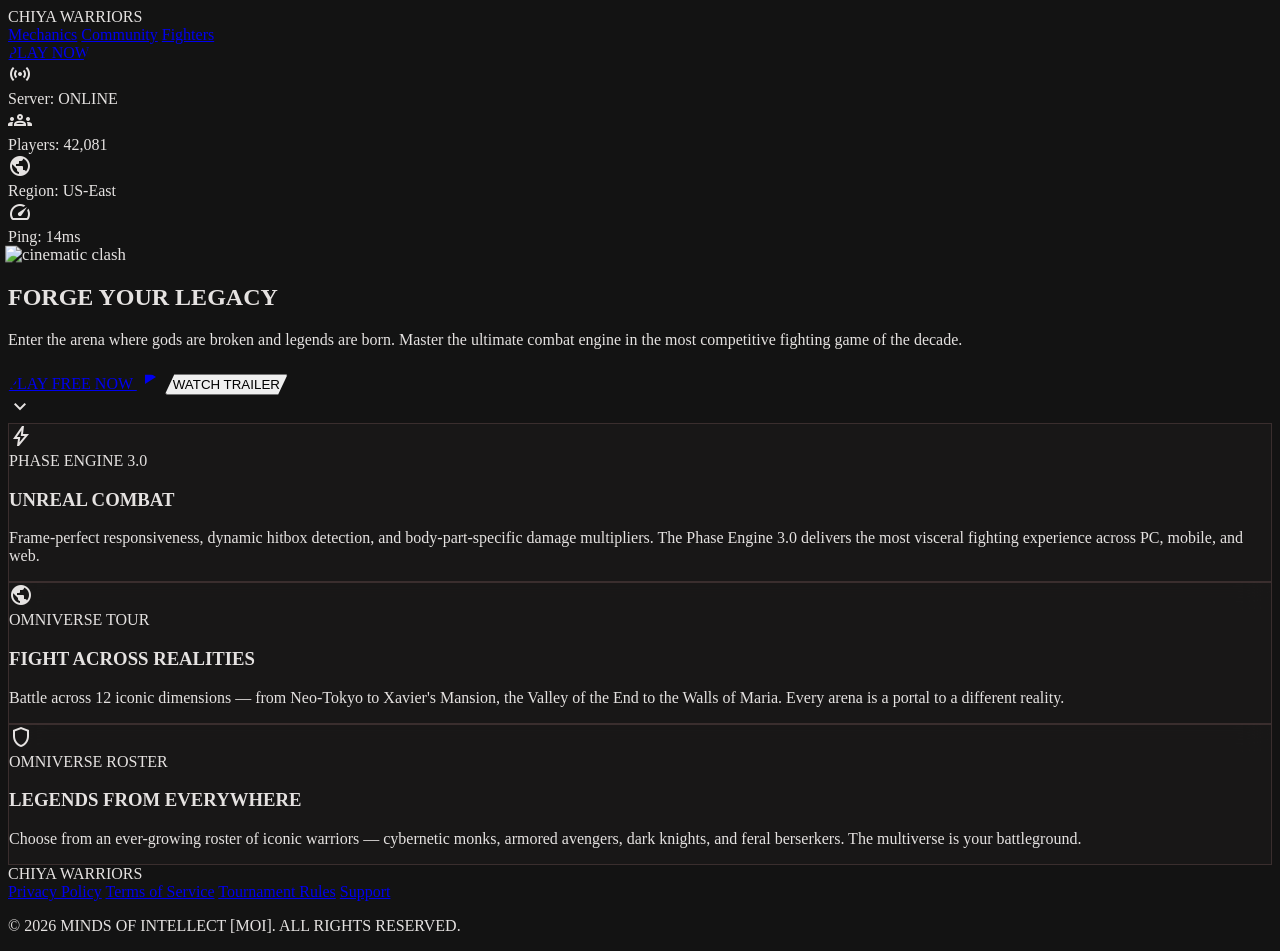
==== commit bfefed99: "Add files via upload" ====
--- a/index.html
+++ b/index.html
@@ -105,13 +105,11 @@
   <nav class="fixed top-0 w-full z-50 bg-surface/85 backdrop-blur-xl border-b border-primary/30 shadow-[0_0_25px_rgba(255,179,178,0.2)] flex justify-between items-center px-margin-mobile md:px-margin-desktop h-20">
     <div class="font-display-lg text-headline-lg md:text-3xl italic font-black text-primary tracking-tighter cursor-pointer" onclick="window.location.href='index.html'">CHIYA WARRIORS</div>
     <div class="hidden md:flex gap-gutter">
-      <a href="characterselect.html" class="text-on-surface-variant hover:text-primary transition-colors font-label-bold">Roster</a>
       <a href="#" class="text-on-surface-variant hover:text-primary transition-colors font-label-bold">Mechanics</a>
       <a href="#" class="text-on-surface-variant hover:text-primary transition-colors font-label-bold">Community</a>
       <a href="fighters.html" class="text-primary border-b-2 border-primary pb-1 font-label-bold">Fighters</a>
     </div>
     <div class="flex items-center gap-stack-md">
-      <button class="text-on-surface-variant hover:text-primary transition-colors font-label-bold">Login</button>
       <a href="characterselect.html" class="skew-btn bg-primary text-on-primary px-7 py-3 font-label-bold text-label-bold transition-all hover:shadow-[0_0_15px_rgba(255,179,178,0.7)] active:scale-95 inline-block">
         PLAY NOW
       </a>
@@ -172,21 +170,21 @@
     <div class="max-w-7xl mx-auto grid grid-cols-1 md:grid-cols-3 gap-gutter">
       <div class="glass-panel p-stack-lg rounded-2xl relative overflow-hidden group border-l-[6px] border-l-primary">
         <div class="absolute -top-6 -right-6 p-4 opacity-15 group-hover:opacity-35"><span class="material-symbols-outlined text-7xl">bolt</span></div>
-        <div class="font-label-bold text-label-bold text-primary mb-2 tracking-[0.2em]">ENGINE 4.0</div>
-        <h3 class="font-headline-lg text-headline-lg text-on-background mb-stack-md uppercase italic">NEXT-GEN COMBAT</h3>
-        <p class="font-body-md text-body-md text-on-surface-variant">Frame-perfect inputs and revolutionary physics-based hit reactions for the most visceral experience.</p>
+        <div class="font-label-bold text-label-bold text-primary mb-2 tracking-[0.2em]">PHASE ENGINE 3.0</div>
+        <h3 class="font-headline-lg text-headline-lg text-on-background mb-stack-md uppercase italic">UNREAL COMBAT</h3>
+        <p class="font-body-md text-body-md text-on-surface-variant">Frame-perfect responsiveness, dynamic hitbox detection, and body-part-specific damage multipliers. The Phase Engine 3.0 delivers the most visceral fighting experience across PC, mobile, and web.</p>
       </div>
       <div class="glass-panel p-stack-lg rounded-2xl relative overflow-hidden group border-l-[6px] border-l-tertiary">
         <div class="absolute -top-6 -right-6 p-4 opacity-15 group-hover:opacity-35"><span class="material-symbols-outlined text-7xl">public</span></div>
-        <div class="font-label-bold text-label-bold text-tertiary mb-2 tracking-[0.2em]">WORLD TOUR</div>
-        <h3 class="font-headline-lg text-headline-lg text-on-background mb-stack-md uppercase italic">GLOBAL ARENAS</h3>
-        <p class="font-body-md text-body-md text-on-surface-variant">Fight across 24 dynamic environments, from neon-drenched Neo-Tokyo to the crumbling spires of Olympus.</p>
+        <div class="font-label-bold text-label-bold text-tertiary mb-2 tracking-[0.2em]">OMNIVERSE TOUR</div>
+        <h3 class="font-headline-lg text-headline-lg text-on-background mb-stack-md uppercase italic">FIGHT ACROSS REALITIES</h3>
+        <p class="font-body-md text-body-md text-on-surface-variant">Battle across 12 iconic dimensions — from Neo-Tokyo to Xavier's Mansion, the Valley of the End to the Walls of Maria. Every arena is a portal to a different reality.</p>
       </div>
       <div class="glass-panel p-stack-lg rounded-2xl relative overflow-hidden group border-l-[6px] border-l-secondary-container">
         <div class="absolute -top-6 -right-6 p-4 opacity-15 group-hover:opacity-35"><span class="material-symbols-outlined text-7xl">shield</span></div>
-        <div class="font-label-bold text-label-bold text-secondary-container mb-2 tracking-[0.2em]">32 WARRIORS</div>
-        <h3 class="font-headline-lg text-headline-lg text-on-background mb-stack-md uppercase italic">UNRIVALED ROSTER</h3>
-        <p class="font-body-md text-body-md text-on-surface-variant">A diverse lineup of cybernetic monks, ancient spirits, and high-tech mercs, each with over 150 unique moves.</p>
+        <div class="font-label-bold text-label-bold text-secondary-container mb-2 tracking-[0.2em]">OMNIVERSE ROSTER</div>
+        <h3 class="font-headline-lg text-headline-lg text-on-background mb-stack-md uppercase italic">LEGENDS FROM EVERYWHERE</h3>
+        <p class="font-body-md text-body-md text-on-surface-variant">Choose from an ever-growing roster of iconic warriors — cybernetic monks, armored avengers, dark knights, and feral berserkers. The multiverse is your battleground.</p>
       </div>
     </div>
   </section>
@@ -201,7 +199,7 @@
         <a href="#" class="text-on-surface-variant hover:text-secondary transition-colors text-sm">Tournament Rules</a>
         <a href="#" class="text-on-surface-variant hover:text-secondary transition-colors text-sm">Support</a>
       </div>
-      <p class="text-on-surface-variant opacity-60 text-xs">© 2025 MINDS OF INTELLECT (MOI). ALL RIGHTS RESERVED.</p>
+      <p class="text-on-surface-variant opacity-60 text-xs">© 2026 MINDS OF INTELLECT [MOI]. ALL RIGHTS RESERVED.</p>
     </div>
   </footer>
 
@@ -212,7 +210,6 @@
   </div>
 
   <script>
-    // Parallax effect
     const heroImg = document.querySelector('.hero-parallax-img');
     if (heroImg) {
       window.addEventListener('scroll', () => {
@@ -221,7 +218,6 @@
       });
     }
     
-    // Button effects
     const skewBtns = document.querySelectorAll('.skew-btn');
     skewBtns.forEach(btn => {
       btn.addEventListener('mousedown', () => btn.style.transform = 'scale(0.96)');
@@ -229,7 +225,6 @@
       btn.addEventListener('mouseleave', () => btn.style.transform = 'scale(1)');
     });
     
-    // ========== TRAILER VIDEO FUNCTIONALITY ==========
     const trailerContainer = document.getElementById('trailerContainer');
     const trailerVideo = document.getElementById('trailerVideo');
     const heroContent = document.getElementById('heroContent');
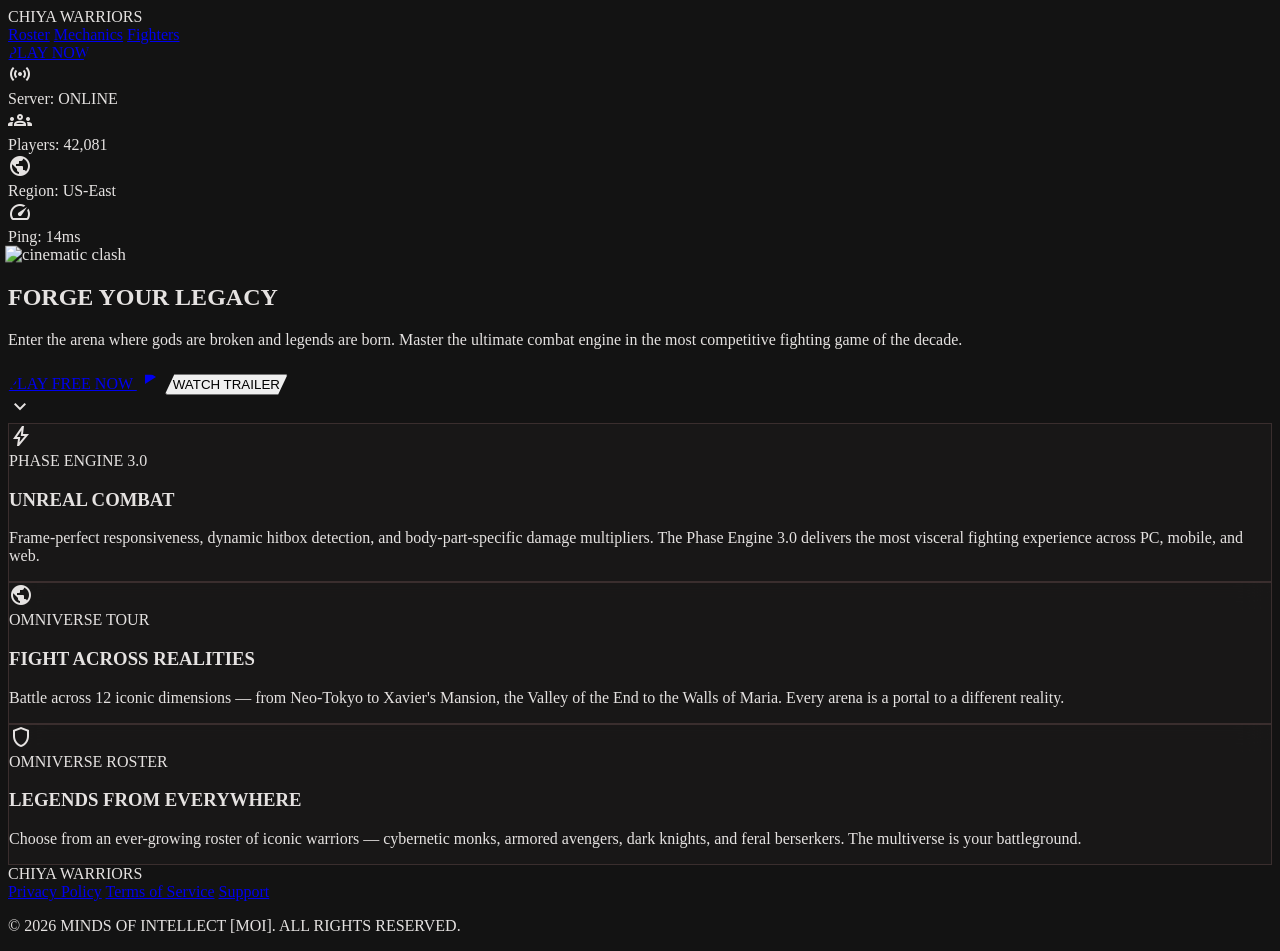
==== commit 1624f910: "Add files via upload" ====
--- a/index.html
+++ b/index.html
@@ -101,12 +101,12 @@
 </head>
 <body class="bg-background text-on-background selection:bg-primary selection:text-on-primary">
 
-  <!-- Top Navigation Bar -->
+  <!-- Top Navigation Bar - Standardized -->
   <nav class="fixed top-0 w-full z-50 bg-surface/85 backdrop-blur-xl border-b border-primary/30 shadow-[0_0_25px_rgba(255,179,178,0.2)] flex justify-between items-center px-margin-mobile md:px-margin-desktop h-20">
     <div class="font-display-lg text-headline-lg md:text-3xl italic font-black text-primary tracking-tighter cursor-pointer" onclick="window.location.href='index.html'">CHIYA WARRIORS</div>
     <div class="hidden md:flex gap-gutter">
+      <a href="characterselect.html" class="text-on-surface-variant hover:text-primary transition-colors font-label-bold">Roster</a>
       <a href="#" class="text-on-surface-variant hover:text-primary transition-colors font-label-bold">Mechanics</a>
-      <a href="#" class="text-on-surface-variant hover:text-primary transition-colors font-label-bold">Community</a>
       <a href="fighters.html" class="text-primary border-b-2 border-primary pb-1 font-label-bold">Fighters</a>
     </div>
     <div class="flex items-center gap-stack-md">
@@ -189,14 +189,13 @@
     </div>
   </section>
 
-  <!-- Footer -->
+  <!-- Footer - Standardized -->
   <footer class="relative w-full bg-surface-container-lowest border-t-2 border-outline-variant/70 flex flex-col md:flex-row justify-between items-center p-margin-mobile md:p-margin-desktop gap-stack-md">
     <div class="font-display-xl text-display-lg md:text-3xl text-on-surface italic font-black tracking-tighter">CHIYA WARRIORS</div>
     <div class="flex flex-col items-center md:items-end gap-stack-sm">
       <div class="flex flex-wrap justify-center gap-gutter">
         <a href="#" class="text-on-surface-variant hover:text-secondary transition-colors text-sm">Privacy Policy</a>
         <a href="#" class="text-on-surface-variant hover:text-secondary transition-colors text-sm">Terms of Service</a>
-        <a href="#" class="text-on-surface-variant hover:text-secondary transition-colors text-sm">Tournament Rules</a>
         <a href="#" class="text-on-surface-variant hover:text-secondary transition-colors text-sm">Support</a>
       </div>
       <p class="text-on-surface-variant opacity-60 text-xs">© 2026 MINDS OF INTELLECT [MOI]. ALL RIGHTS RESERVED.</p>
